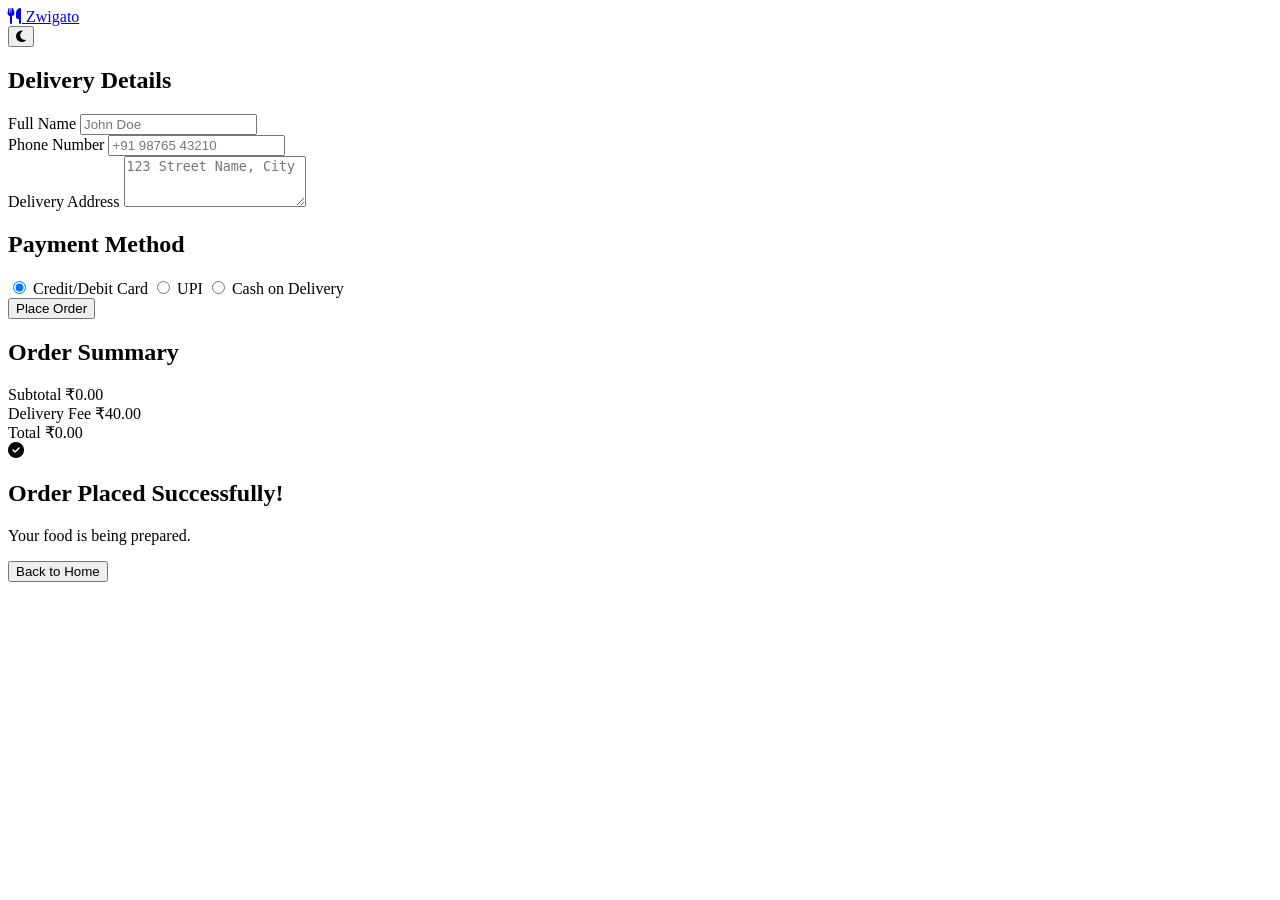
==== checkout.html @ 167322e4 "Add files via upload" ====
<!DOCTYPE html>
<html lang="en">
<head>
    <meta charset="UTF-8">
    <meta name="viewport" content="width=device-width, initial-scale=1.0">
    <title>Checkout | Zwigato</title>
    <link href="https://fonts.googleapis.com/css2?family=Poppins:wght@300;400;500;600;700&display=swap" rel="stylesheet">
    <link rel="stylesheet" href="https://cdnjs.cloudflare.com/ajax/libs/font-awesome/6.4.0/css/all.min.css">
    <link rel="stylesheet" href="css/style.css">
    <link rel="stylesheet" href="css/responsive.css">
</head>
<body>
    <header class="navbar">
        <div class="nav-container">
            <a href="index.html" class="logo"><i class="fa-solid fa-utensils"></i> Zwigato</a>
            <div class="nav-actions">
                <button id="themeToggle" class="icon-btn"><i class="fa-solid fa-moon"></i></button>
            </div>
        </div>
    </header>

    <main class="container checkout-layout">
        <section class="checkout-form">
            <h2>Delivery Details</h2>
            <form id="checkoutForm">
                <div class="form-group">
                    <label>Full Name</label>
                    <input type="text" required placeholder="John Doe">
                </div>
                <div class="form-group">
                    <label>Phone Number</label>
                    <input type="tel" required placeholder="+91 98765 43210">
                </div>
                <div class="form-group">
                    <label>Delivery Address</label>
                    <textarea required rows="3" placeholder="123 Street Name, City"></textarea>
                </div>
                <h2>Payment Method</h2>
                <div class="payment-methods">
                    <label class="payment-option">
                        <input type="radio" name="payment" value="card" checked>
                        <span>Credit/Debit Card</span>
                    </label>
                    <label class="payment-option">
                        <input type="radio" name="payment" value="upi">
                        <span>UPI</span>
                    </label>
                    <label class="payment-option">
                        <input type="radio" name="payment" value="cod">
                        <span>Cash on Delivery</span>
                    </label>
                </div>
                <button type="submit" class="btn-primary w-100 mt-2">Place Order</button>
            </form>
        </section>

        <aside class="checkout-summary">
            <h2>Order Summary</h2>
            <div id="checkoutItems" class="checkout-items-list"></div>
            <div class="receipt">
                <div class="receipt-row">
                    <span>Subtotal</span>
                    <span id="chkSubtotal">₹0.00</span>
                </div>
                <div class="receipt-row">
                    <span>Delivery Fee</span>
                    <span id="chkDelivery">₹40.00</span>
                </div>
                <div class="receipt-row total">
                    <span>Total</span>
                    <span id="chkTotal">₹0.00</span>
                </div>
            </div>
        </aside>
    </main>

    <!-- Success Modal -->
    <div id="successModal" class="modal">
        <div class="modal-content">
            <div class="success-animation">
                <i class="fa-solid fa-check-circle"></i>
            </div>
            <h2>Order Placed Successfully!</h2>
            <p>Your food is being prepared.</p>
            <button onclick="window.location.href='index.html'" class="btn-primary">Back to Home</button>
        </div>
    </div>

    <script src="js/data.js"></script>
    <script src="js/cart.js"></script>
    <script src="js/ui.js"></script>
    <script src="js/app.js"></script>
</body>
</html>
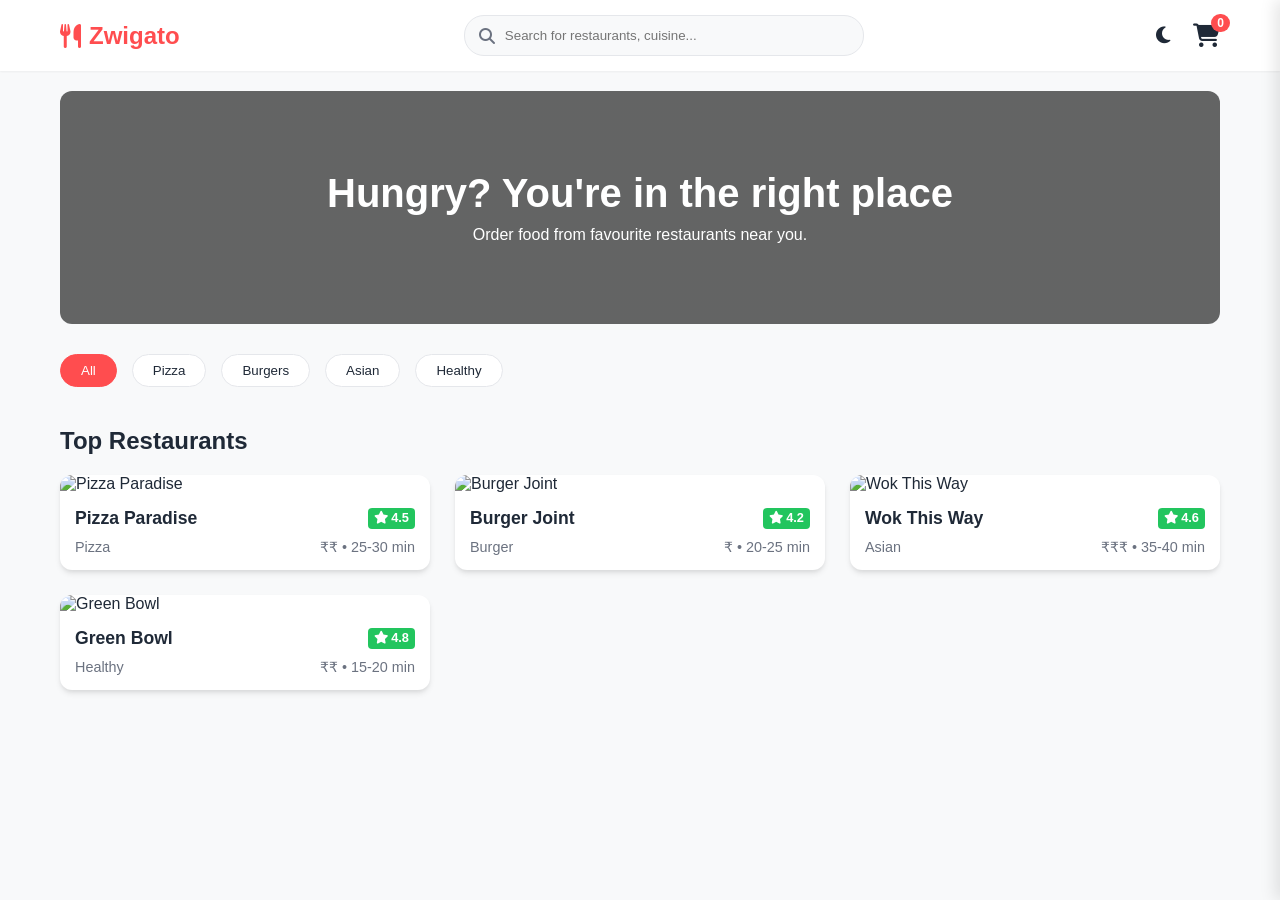
==== commit f7e259a0: "Update checkout.html" ====
--- a/checkout.html
+++ b/checkout.html
@@ -6,8 +6,8 @@
     <title>Checkout | Zwigato</title>
     <link href="https://fonts.googleapis.com/css2?family=Poppins:wght@300;400;500;600;700&display=swap" rel="stylesheet">
     <link rel="stylesheet" href="https://cdnjs.cloudflare.com/ajax/libs/font-awesome/6.4.0/css/all.min.css">
-    <link rel="stylesheet" href="css/style.css">
-    <link rel="stylesheet" href="css/responsive.css">
+    <link rel="stylesheet" href="style.css">
+    <link rel="stylesheet" href="responsive.css">
 </head>
 <body>
     <header class="navbar">
@@ -86,9 +86,9 @@
         </div>
     </div>
 
-    <script src="js/data.js"></script>
-    <script src="js/cart.js"></script>
-    <script src="js/ui.js"></script>
-    <script src="js/app.js"></script>
+    <script src="data.js"></script>
+    <script src="cart.js"></script>
+    <script src="ui.js"></script>
+    <script src="app.js"></script>
 </body>
-</html>+</html>
--- a/style.css
+++ b/style.css
@@ -0,0 +1,129 @@
+:root {
+    --primary: #FF4D4F;
+    --primary-hover: #e83f41;
+    --secondary: #FFA500;
+    --bg-light: #F8F9FA;
+    --card-bg: #FFFFFF;
+    --text-dark: #1F2937;
+    --text-muted: #6B7280;
+    --text-light: #FFFFFF;
+    --success: #22C55E;
+    --border: #E5E7EB;
+    --shadow-sm: 0 1px 2px 0 rgba(0, 0, 0, 0.05);
+    --shadow-md: 0 4px 6px -1px rgba(0, 0, 0, 0.1), 0 2px 4px -1px rgba(0, 0, 0, 0.06);
+    --shadow-lg: 0 10px 15px -3px rgba(0, 0, 0, 0.1);
+    --transition: all 0.3s ease;
+    --border-radius: 12px;
+}
+
+[data-theme="dark"] {
+    --bg-light: #121212;
+    --card-bg: #1F2937;
+    --text-dark: #F3F4F6;
+    --text-muted: #9CA3AF;
+    --border: #374151;
+    --shadow-md: 0 4px 6px -1px rgba(0, 0, 0, 0.5);
+}
+
+* { margin: 0; padding: 0; box-sizing: border-box; }
+body { font-family: 'Poppins', sans-serif; background-color: var(--bg-light); color: var(--text-dark); transition: var(--transition); }
+a { text-decoration: none; color: inherit; }
+button { cursor: pointer; border: none; font-family: inherit; }
+
+/* Utility */
+.container { max-width: 1200px; margin: 0 auto; padding: 0 20px; }
+.w-100 { width: 100%; }
+.mt-2 { margin-top: 1rem; }
+
+/* Buttons */
+.btn-primary { background: var(--primary); color: white; padding: 12px 24px; border-radius: 8px; font-weight: 600; transition: var(--transition); text-align: center; display: inline-block; }
+.btn-primary:hover { background: var(--primary-hover); transform: translateY(-2px); }
+.icon-btn { background: none; color: var(--text-dark); font-size: 1.2rem; padding: 8px; }
+
+/* Navbar */
+.navbar { background: var(--card-bg); box-shadow: var(--shadow-sm); position: sticky; top: 0; z-index: 100; transition: var(--transition); }
+.nav-container { max-width: 1200px; margin: 0 auto; padding: 15px 20px; display: flex; justify-content: space-between; align-items: center; }
+.logo { font-size: 1.5rem; font-weight: 700; color: var(--primary); display: flex; align-items: center; gap: 8px; }
+.search-container { flex: 1; max-width: 400px; margin: 0 20px; position: relative; }
+.search-container i { position: absolute; left: 15px; top: 50%; transform: translateY(-50%); color: var(--text-muted); }
+.search-container input { width: 100%; padding: 12px 20px 12px 40px; border-radius: 20px; border: 1px solid var(--border); background: var(--bg-light); color: var(--text-dark); outline: none; }
+.nav-actions { display: flex; align-items: center; gap: 15px; }
+.cart-btn { background: none; color: var(--text-dark); font-size: 1.5rem; position: relative; }
+.badge { position: absolute; top: -8px; right: -10px; background: var(--primary); color: white; font-size: 0.75rem; padding: 2px 6px; border-radius: 10px; font-weight: bold; }
+
+/* Banner */
+.banner { background: linear-gradient(rgba(0,0,0,0.6), rgba(0,0,0,0.6)), url('https://images.unsplash.com/photo-1504674900247-0877df9cc836?auto=format&fit=crop&w=1200&q=80') center/cover; padding: 80px 20px; border-radius: var(--border-radius); margin-top: 20px; text-align: center; color: white; }
+.banner h1 { font-size: 2.5rem; margin-bottom: 10px; }
+
+/* Filters */
+.filters { display: flex; gap: 15px; margin: 30px 0; overflow-x: auto; padding-bottom: 10px; }
+.filter-btn { padding: 8px 20px; border-radius: 20px; border: 1px solid var(--border); background: var(--card-bg); color: var(--text-dark); font-weight: 500; transition: var(--transition); white-space: nowrap; }
+.filter-btn.active, .filter-btn:hover { background: var(--primary); color: white; border-color: var(--primary); }
+
+/* Grid & Cards */
+.restaurants h2 { margin-bottom: 20px; }
+.restaurant-grid { display: grid; grid-template-columns: repeat(auto-fill, minmax(280px, 1fr)); gap: 25px; margin-bottom: 50px; }
+.restaurant-card { background: var(--card-bg); border-radius: var(--border-radius); overflow: hidden; box-shadow: var(--shadow-md); transition: var(--transition); cursor: pointer; }
+.restaurant-card:hover { transform: scale(1.03); box-shadow: var(--shadow-lg); }
+.card-img { height: 180px; width: 100%; object-fit: cover; }
+.card-content { padding: 15px; }
+.card-title { font-size: 1.1rem; font-weight: 600; margin-bottom: 5px; display: flex; justify-content: space-between; }
+.rating { color: var(--text-light); background: var(--success); padding: 2px 6px; border-radius: 4px; font-size: 0.8rem; font-weight: 600; }
+.card-meta { color: var(--text-muted); font-size: 0.9rem; display: flex; justify-content: space-between; margin-top: 10px; }
+
+/* Restaurant Detail Page */
+.restaurant-header { background: var(--card-bg); padding: 30px; border-radius: var(--border-radius); margin-top: 20px; box-shadow: var(--shadow-md); display: flex; gap: 30px; align-items: center; }
+.rh-img { width: 200px; height: 150px; border-radius: 8px; object-fit: cover; }
+.rh-info h1 { font-size: 2rem; margin-bottom: 10px; }
+.rh-meta { display: flex; gap: 20px; color: var(--text-muted); }
+
+.menu-layout { display: grid; grid-template-columns: 250px 1fr; gap: 30px; margin: 30px 0; }
+.menu-sidebar { position: sticky; top: 100px; height: max-content; }
+.menu-cat-btn { display: block; width: 100%; text-align: left; padding: 12px 15px; background: none; border: none; font-size: 1rem; color: var(--text-dark); border-left: 3px solid transparent; transition: var(--transition); }
+.menu-cat-btn.active, .menu-cat-btn:hover { background: var(--card-bg); border-left-color: var(--primary); font-weight: 600; }
+
+.menu-category h2 { margin: 20px 0 15px; padding-bottom: 10px; border-bottom: 1px solid var(--border); }
+.menu-item { display: flex; background: var(--card-bg); padding: 15px; border-radius: var(--border-radius); margin-bottom: 15px; box-shadow: var(--shadow-sm); gap: 15px; align-items: center; }
+.menu-item img { width: 100px; height: 100px; border-radius: 8px; object-fit: cover; }
+.item-info { flex: 1; }
+.item-info h3 { font-size: 1.1rem; }
+.item-price { font-weight: 600; margin: 5px 0; }
+.item-desc { font-size: 0.85rem; color: var(--text-muted); }
+.add-btn { background: var(--bg-light); color: var(--success); border: 1px solid var(--border); padding: 8px 16px; border-radius: 6px; font-weight: 600; transition: var(--transition); }
+.add-btn:hover { background: var(--success); color: white; }
+
+/* Cart Drawer */
+.cart-overlay { position: fixed; inset: 0; background: rgba(0,0,0,0.5); opacity: 0; pointer-events: none; transition: var(--transition); z-index: 999; }
+.cart-drawer { position: fixed; right: 0; top: 0; bottom: 0; width: 350px; background: var(--card-bg); box-shadow: -5px 0 15px rgba(0,0,0,0.1); z-index: 1000; transform: translateX(100%); transition: transform 0.4s cubic-bezier(0.4, 0, 0.2, 1); display: flex; flex-direction: column; }
+.cart-drawer.open { transform: translateX(0); }
+.cart-overlay.open { opacity: 1; pointer-events: auto; }
+.cart-header { padding: 20px; border-bottom: 1px solid var(--border); display: flex; justify-content: space-between; align-items: center; }
+.cart-items { flex: 1; overflow-y: auto; padding: 20px; }
+.cart-item { display: flex; justify-content: space-between; align-items: center; margin-bottom: 15px; padding-bottom: 15px; border-bottom: 1px solid var(--border); }
+.cart-item-info h4 { font-size: 0.95rem; }
+.cart-item-price { color: var(--primary); font-weight: 600; font-size: 0.9rem; }
+.qty-controls { display: flex; align-items: center; gap: 10px; background: var(--bg-light); border: 1px solid var(--border); border-radius: 6px; padding: 2px; }
+.qty-btn { padding: 2px 8px; background: none; color: var(--text-dark); }
+.cart-footer { padding: 20px; border-top: 1px solid var(--border); background: var(--bg-light); }
+.cart-totals { display: flex; justify-content: space-between; font-weight: 700; font-size: 1.2rem; margin-bottom: 15px; }
+
+/* Checkout */
+.checkout-layout { display: grid; grid-template-columns: 2fr 1fr; gap: 30px; margin: 40px auto; }
+.checkout-form, .checkout-summary { background: var(--card-bg); padding: 30px; border-radius: var(--border-radius); box-shadow: var(--shadow-md); }
+.form-group { margin-bottom: 20px; }
+.form-group label { display: block; margin-bottom: 8px; font-weight: 500; }
+.form-group input, .form-group textarea { width: 100%; padding: 12px; border: 1px solid var(--border); border-radius: 8px; background: var(--bg-light); color: var(--text-dark); font-family: inherit; }
+.payment-methods { display: flex; flex-direction: column; gap: 10px; margin-bottom: 20px; }
+.payment-option { display: flex; align-items: center; gap: 10px; padding: 15px; border: 1px solid var(--border); border-radius: 8px; cursor: pointer; transition: var(--transition); }
+.payment-option:has(input:checked) { border-color: var(--primary); background: rgba(255, 77, 79, 0.05); }
+.receipt { margin-top: 20px; border-top: 1px solid var(--border); padding-top: 20px; }
+.receipt-row { display: flex; justify-content: space-between; margin-bottom: 10px; color: var(--text-muted); }
+.receipt-row.total { font-size: 1.2rem; font-weight: 700; color: var(--text-dark); margin-top: 10px; border-top: 1px solid var(--border); padding-top: 10px; }
+
+/* Modal */
+.modal { position: fixed; inset: 0; background: rgba(0,0,0,0.6); display: flex; justify-content: center; align-items: center; z-index: 2000; opacity: 0; pointer-events: none; transition: var(--transition); }
+.modal.active { opacity: 1; pointer-events: auto; }
+.modal-content { background: var(--card-bg); padding: 40px; border-radius: var(--border-radius); text-align: center; transform: translateY(20px); transition: var(--transition); max-width: 400px; width: 90%; }
+.modal.active .modal-content { transform: translateY(0); }
+.success-animation { font-size: 4rem; color: var(--success); margin-bottom: 20px; }
+.empty-cart-msg { text-align: center; color: var(--text-muted); padding: 40px 0; }
--- a/responsive.css
+++ b/responsive.css
@@ -0,0 +1,22 @@
+@media (max-width: 992px) {
+    .menu-layout { grid-template-columns: 1fr; }
+    .menu-sidebar { position: static; display: flex; overflow-x: auto; padding-bottom: 10px; white-space: nowrap; }
+    .menu-cat-btn { width: auto; border-left: none; border-bottom: 3px solid transparent; }
+    .menu-cat-btn.active, .menu-cat-btn:hover { border-left: none; border-bottom-color: var(--primary); }
+    .checkout-layout { grid-template-columns: 1fr; }
+}
+
+@media (max-width: 768px) {
+    .nav-container { flex-wrap: wrap; }
+    .search-container { order: 3; max-width: 100%; margin: 15px 0 0; }
+    .restaurant-header { flex-direction: column; text-align: center; }
+    .rh-img { width: 100%; height: 200px; }
+    .rh-meta { justify-content: center; }
+    .menu-item { flex-direction: column; text-align: center; }
+    .menu-item img { width: 100%; height: 180px; }
+    .add-btn { width: 100%; }
+}
+
+@media (max-width: 480px) {
+    .cart-drawer { width: 100%; }
+}
